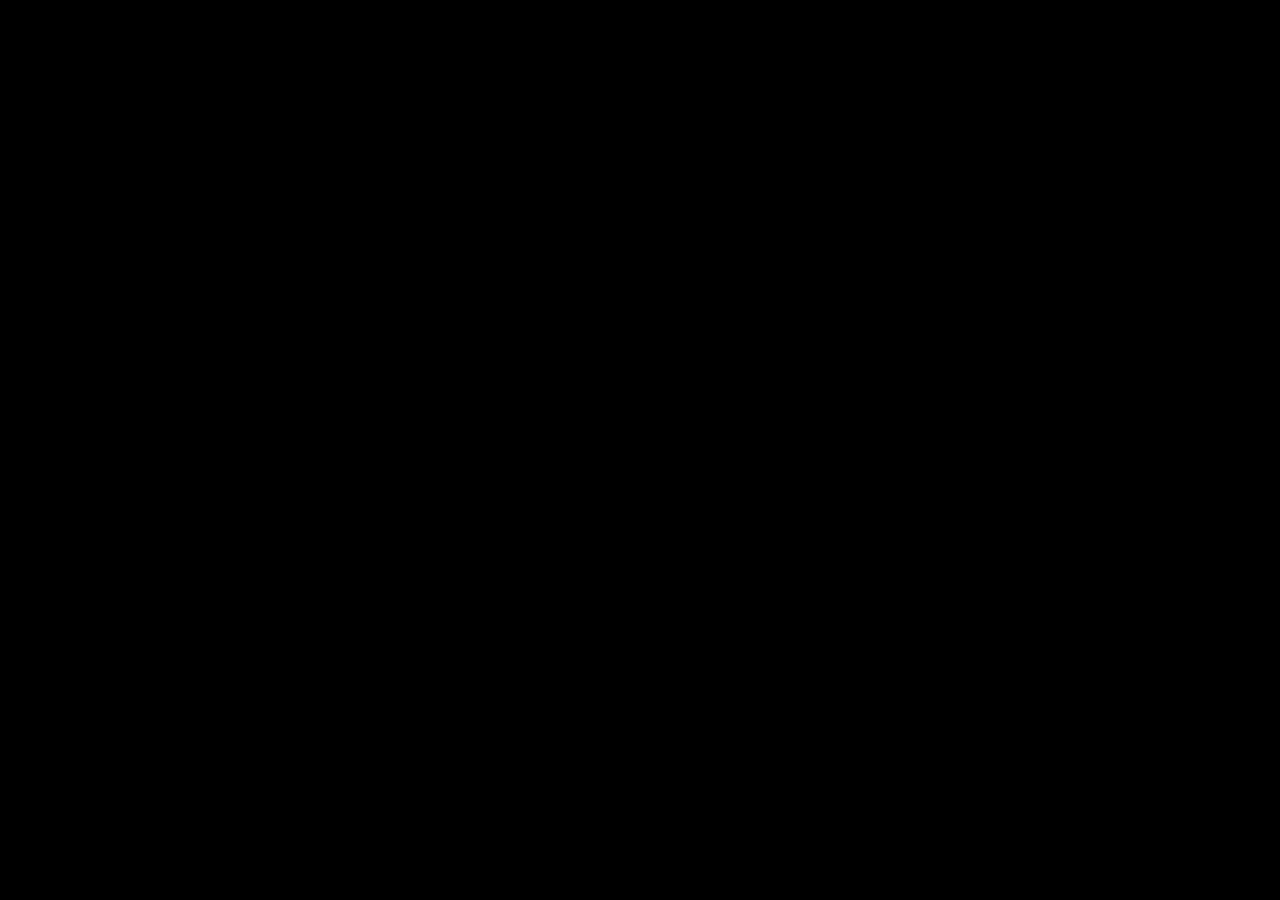
==== home.html @ f22c767b "coloquei o home" ====
<!DOCTYPE html>
<html lang="pt-br">
<head>
    <meta charset="UTF-8">
    <meta name="viewport" content="width=device-width, initial-scale=1.0">
    <title>Home</title>
</head>
<style>
    * {
        margin: 0px;
        padding: 0px;
    }

    body {
        width: 100vw;
        height: 100vh;
        background: black url('imagens/');
    }
</style>
<body>
    
</body>
</html>
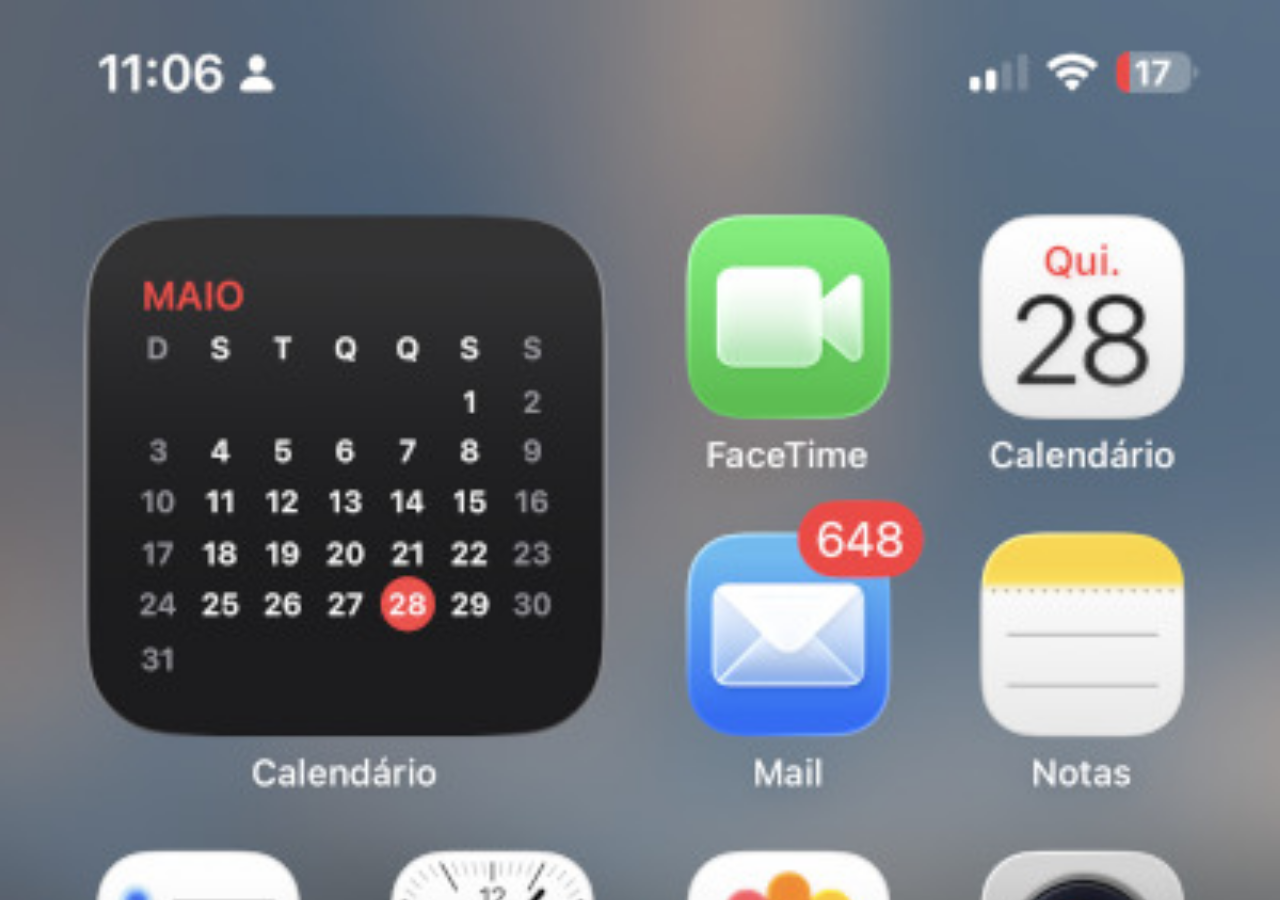
==== commit 4aa64a2c: "criei botões na lateral" ====
--- a/home.html
+++ b/home.html
@@ -14,7 +14,8 @@
     body {
         width: 100vw;
         height: 100vh;
-        background: black url('imagens/');
+        background: black url('imagens/tela-home.JPG') no-repeat top center;
+        background-size: cover;
     }
 </style>
 <body>
